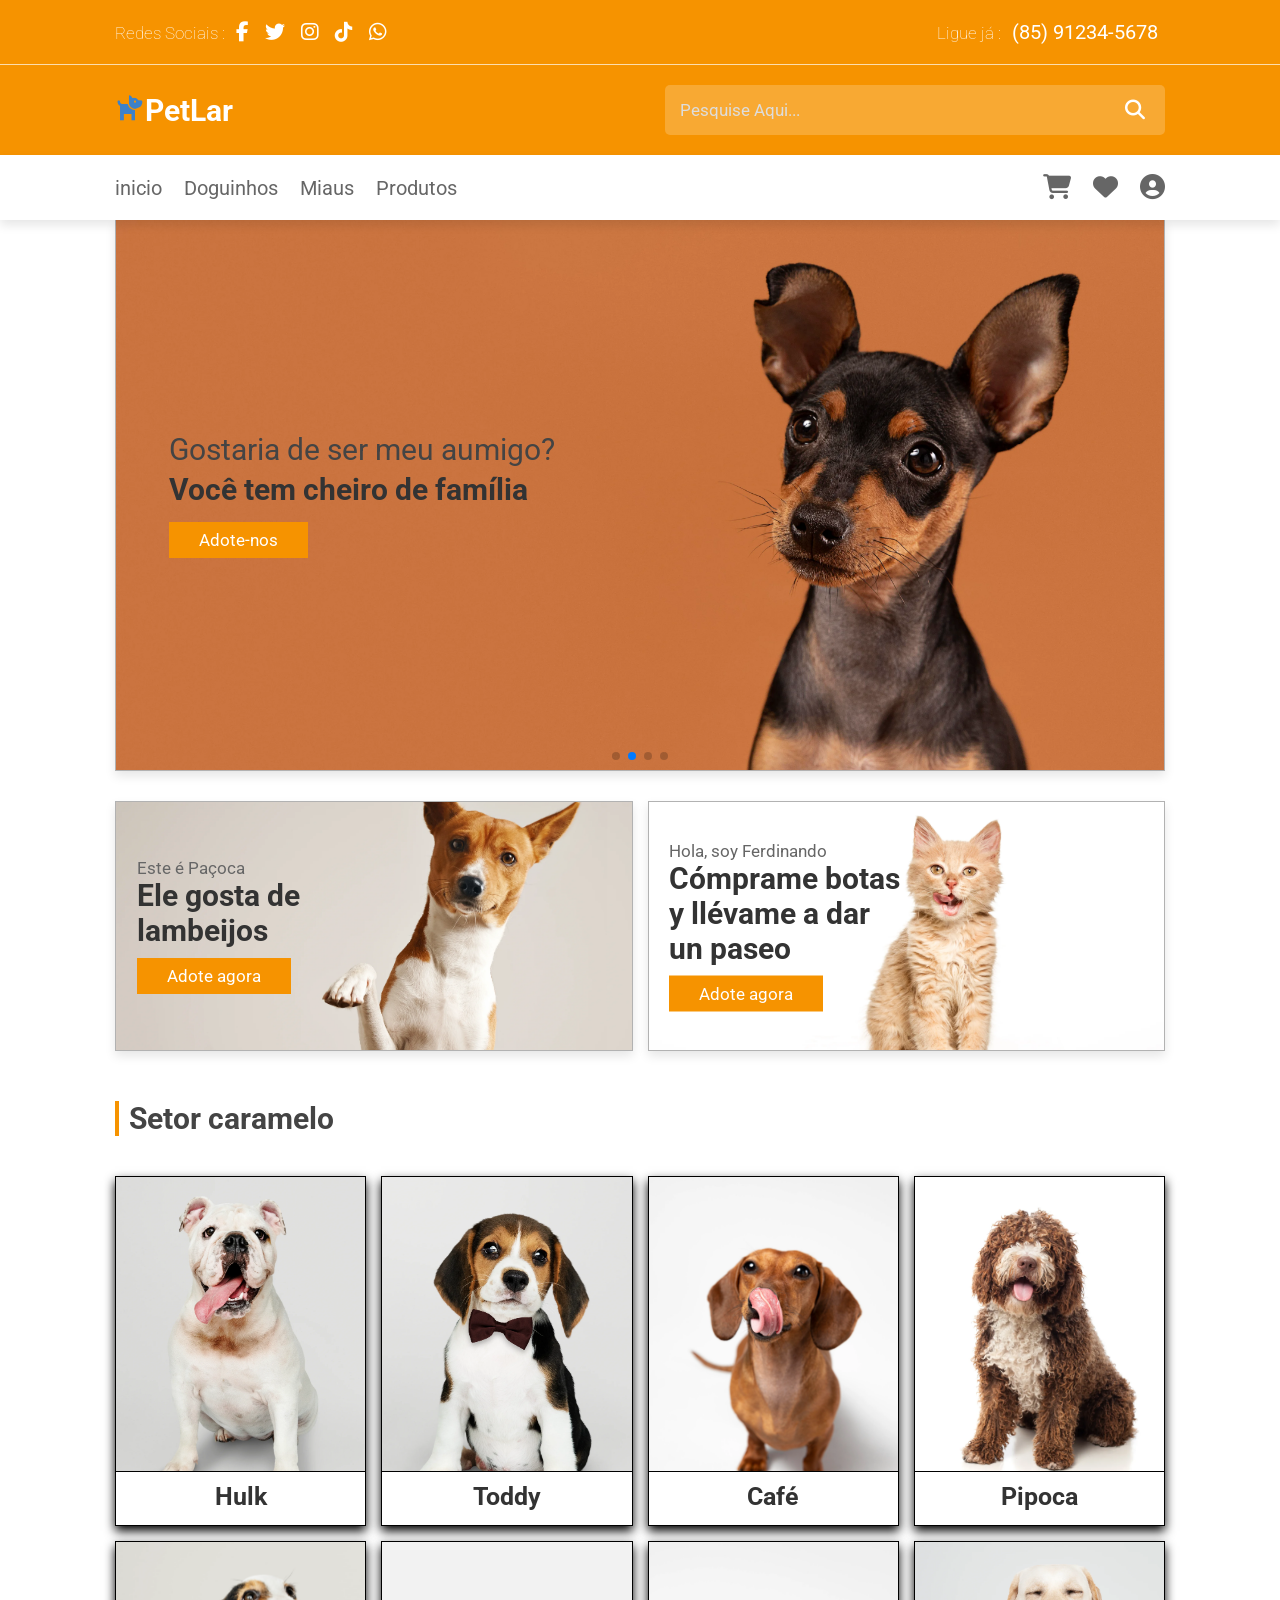
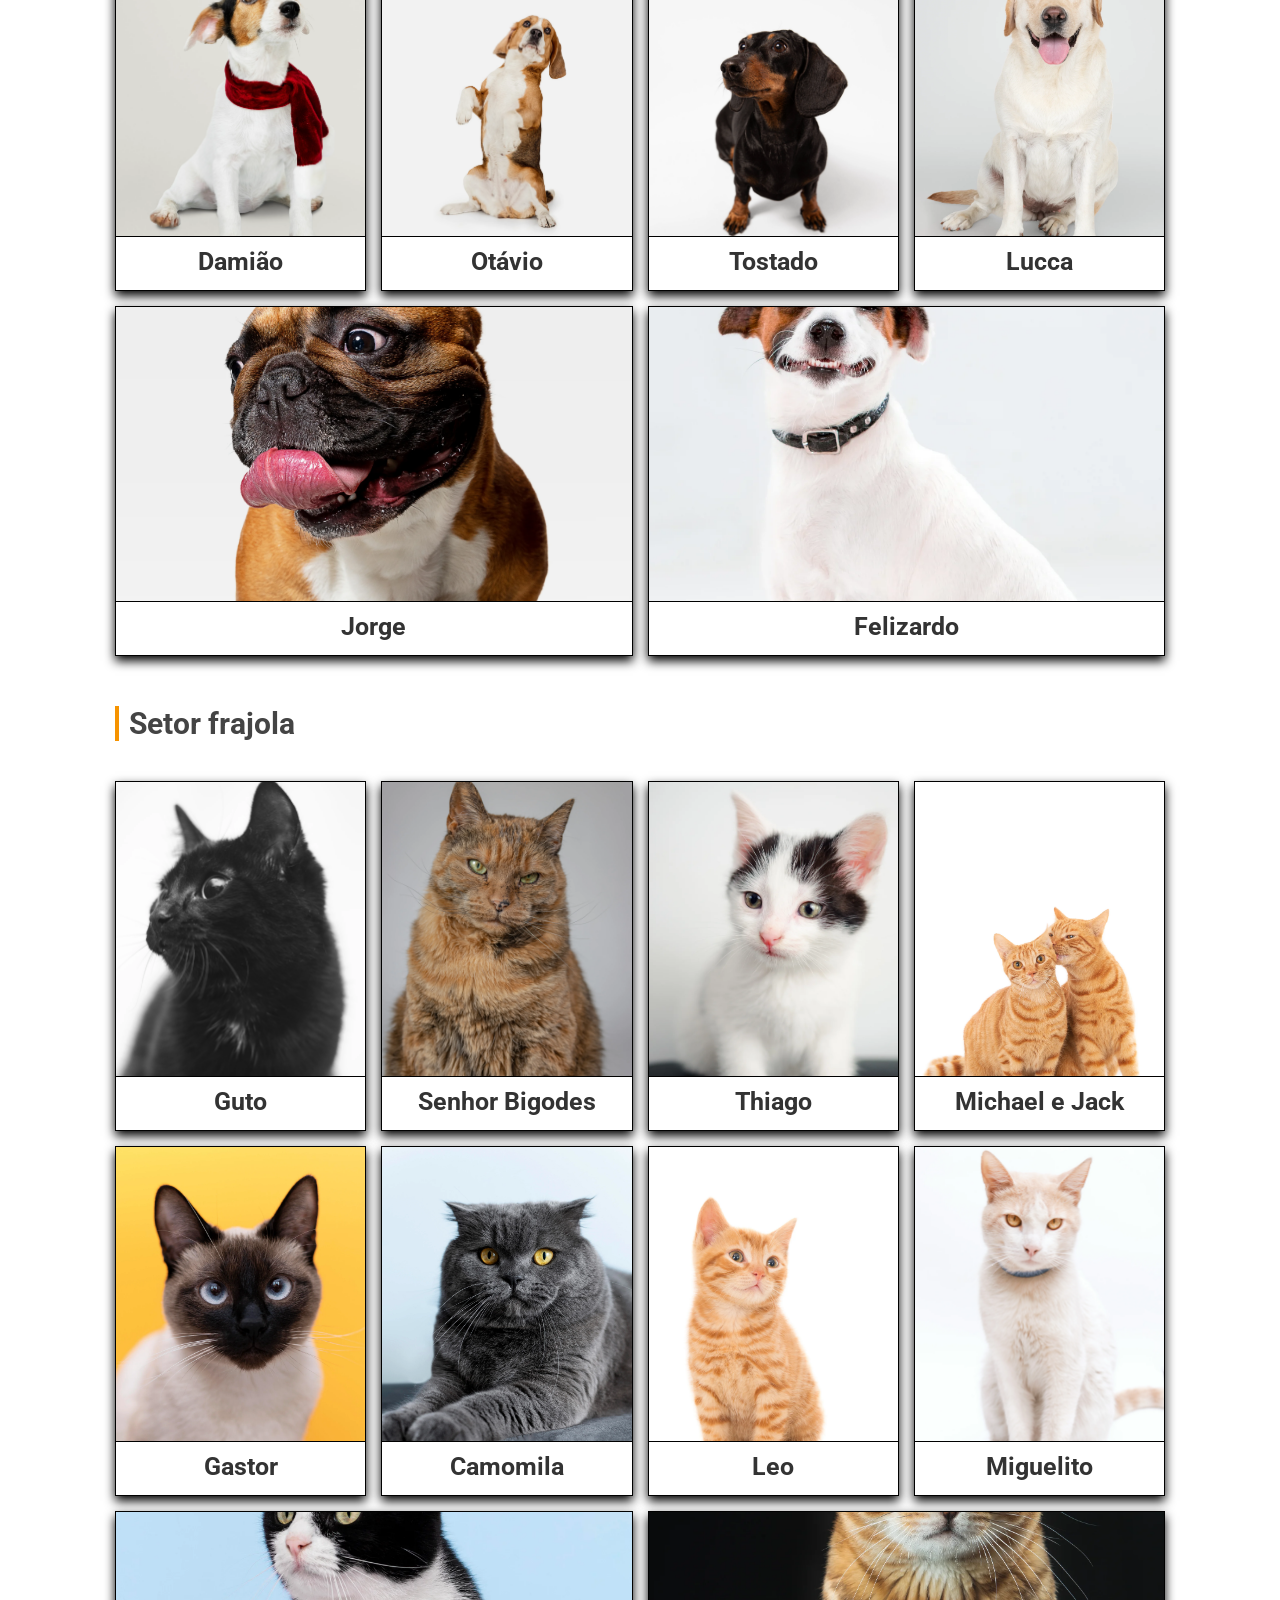
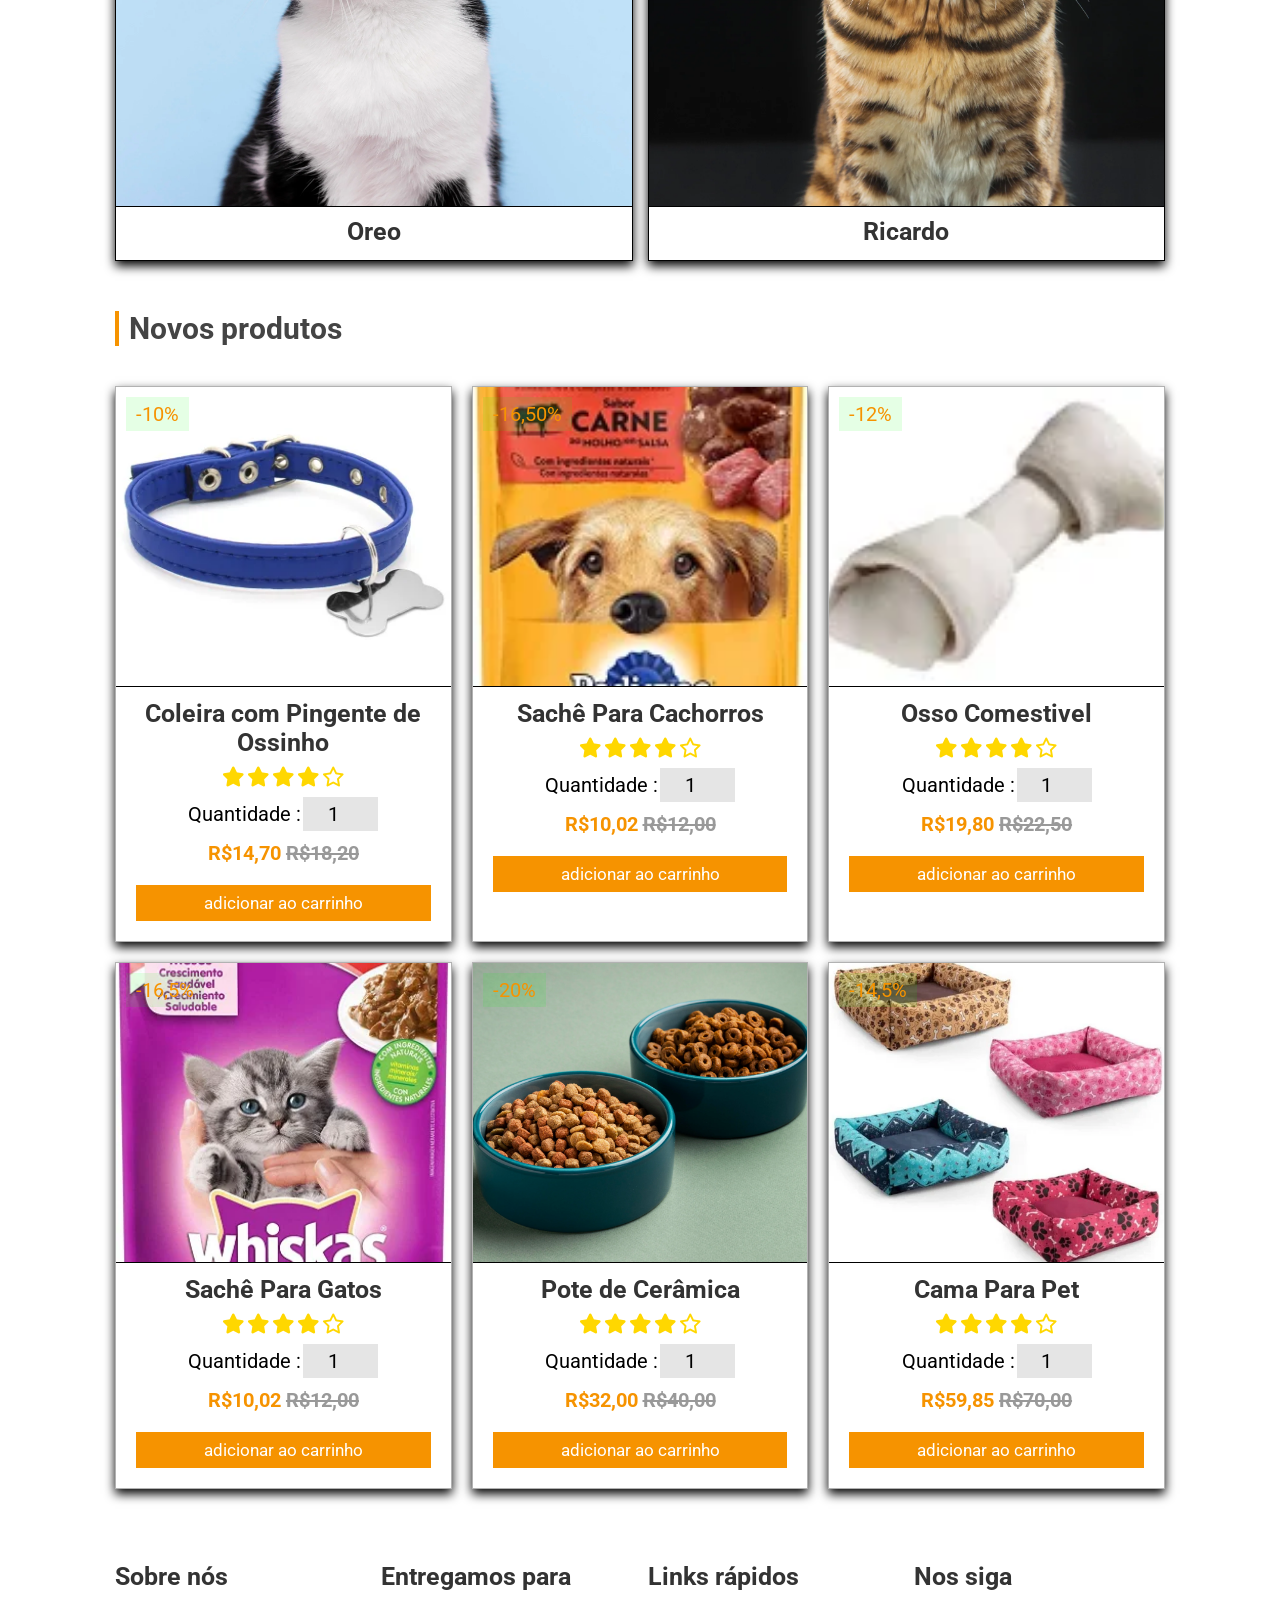
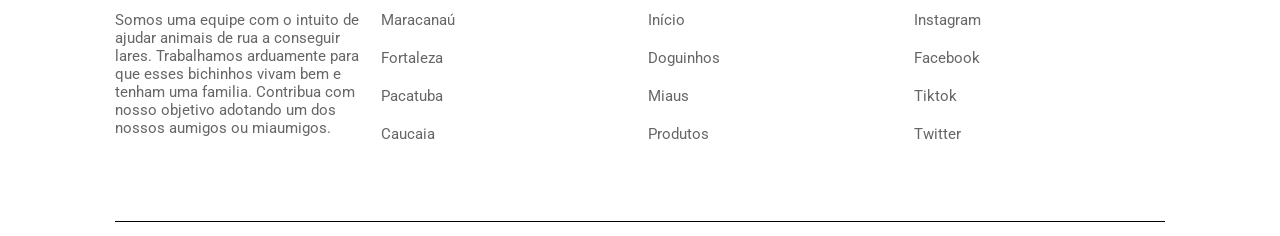
==== index.html @ b612cb67 "Primeira versão do projeto PetLar" ====
<!DOCTYPE html>
<html lang="pt-BR"> 

    <head>
        <meta charset="UTF-8">
        <meta http-equiv="X-UA-Compatible" content="IE=edge">
        <meta name="viewport" content="width=device-width, initial-scale=1.0">
        <title>Pet Lar</title>

        <link rel="stylesheet"
        href="https://cdn.jsdelivr.net/npm/swiper@9/swiper-bundle.min.css"/>

        <link rel="stylesheet"
        href="https://cdn.jsdelivr.net/npm/boxicons@latest/css/boxicons.min.css">

        <link rel="stylesheet"
        href="https://unpkg.com/boxicons@latest/css/boxicons.min.css">


        <link rel="stylesheet" href="https://cdnjs.cloudflare.com/ajax/libs/font-awesome/6.4.0/css/all.min.css">

        <link rel="stylesheet" href="style.css">
        




</head>
<body>

    <header>

        <div class="header-1">

            <div class="share">
                <span> Redes Sociais : </span>
                <a href="#" class="fab fa-facebook-f"></a>
                <a href="#" class="fab fa-twitter"></a>
                <a href="#" class="fab fa-instagram"></a>
                <a href="#" class="fab fa-tiktok"></a>
                <a href="#" class="fab fa-whatsapp"></a>
            </div>

            <div class="call">
                <span> Ligue já : </span>
                <a href="#">(85) 91234-5678</a>
            </div>

        </div>

       <div class="header-2">

        <a href="#" class="logo"><i class='bx bxs-dog' ></i>PetLar </a>

       <form action="" class="search-bar-container">
            <input type="search" id="search-bar" placeholder="pesquise aqui...">
            <label for="search-bar" class="fas fa-search"></label>

       </form>

       </div>

       <div class="header-3">

        <div id="menu-bar" class="fas fa-bars"></div>

        <nav class="navbar">
            <a href="#inicio">inicio</a>
            <a href="#Doguinhos">Doguinhos</a>
            <a href="#Miaus">Miaus</a>
            <a href="#Produtos">Produtos</a>
        </nav>

        <div class="icons">
            <a href="#" class="fas fa-shopping-cart"></a>
            <a href="#" class="fas fa-heart"></a>
            <a href="#" class="fas fa-user-circle"></a>
        </div>

        </div>

       </div>


    </header>


    <section class="inicio" id="inicio">

        <div class="swiper mySwiper inicio-slider">

            <div class="swiper-wrapper">

                <div class="swiper-slide">
                    <div class="box" style="background: url(imgs/slide\ 1.jpeg);">
                        <div class="content">
                            <span>Olá humano, me chamo<br> Oliver </span>
                            <h3>Nós gatos <br>somos cantores <br>e ronronamos músicas para<br> quem amamos</h3>
                            <a href="#" class="btn">Adote-nos</a>
                        </div>
                    </div>
                </div>

                <div class="swiper-slide">
                    <div class="box" style="background: url(imgs/slide\ 2.webp);">
                        <div class="content">
                            <span>Gostaria de ser meu aumigo? </span>
                            <h3>Você tem cheiro de família</h3>
                            <a href="#" class="btn">Adote-nos</a>
                        </div>
                    </div>
                </div>

                <div class="swiper-slide">
                    <div class="box" style="background: url(imgs/slide\ 3.webp);">
                        <div class="content">
                            <span>Este é Duck e Lala </span>
                            <h3>Somos bravos,<br> mas por você, <br>derretemos <br>de amor</h3>
                            <a href="#" class="btn">Adote-nos</a>
                        </div>
                    </div>
                </div>

                <div class="swiper-slide">
                    <div class="box" style="background: url(imgs/slide\ 4.webp);">
                        <div class="content">
                            <span>Não direi meu nome</span>
                            <h3>Me adote primeiro e depois me apresento, humano</h3>
                            <a href="#" class="btn">Adote-nos</a>
                        </div>
                    </div>
                </div>

            </div>

            <div class="swiper-pagination"></div>

        </div>

    </section>


    <section class="banner-container">

        <div class="banner">
            <img src="imgs/banner 1.webp" alt="Cachorro chamado Paçoca disponível para adoção">
            <div class="content">
                <span>Este é Paçoca</span>
                <h3>Ele gosta de<br> lambeijos</h3>
                <a href="#" class="btn">Adote agora</a>
            </div>
        </div>

        <div class="banner">
            <img src="imgs/banner 2.webp" alt="Gato chamado Ferdinando usando botas">
            <div class="content">
                <span>Hola, soy Ferdinando</span>
                <h3>Cómprame botas<br> y llévame a dar<br> un paseo</h3>
                <a href="#" class="btn">Adote agora</a>
            </div>
        </div>

    </section>





    <section class="Doguinhos" id="Doguinhos">

        <h1 class="heading"> Setor caramelo </h1>

        <div class="box-container">

            <div class="box">
                <img src="imgs/adote 1.webp" alt="Cachorro chamado Hulk disponível para adoção">
                <div class="content">
                <h3>Hulk</h3>
                <a href="#" class="btn"> Me adote </a>

            </div>
        </div>

        <div class="box">
                <img src="imgs/adote 2.webp" alt="Cachorro chamado Toddy disponível para adoção">
                <div class="content">
                <h3>Toddy</h3>
                <a href="#" class="btn"> Me adote </a>

            </div>
        </div>


        <div class="box">
                <img src="imgs/adote 3.webp" alt="Cachorro chamado Café disponível para adoção">
                <div class="content">
                <h3>Café</h3>
                <a href="#" class="btn"> Me adote </a>

            </div>
        </div>

        <div class="box">
                <img src="imgs/adote 4.webp" alt="Cachorro chamado Pipoca disponível para adoção">
                <div class="content">
                <h3>Pipoca</h3>
                <a href="#" class="btn"> Me adote </a>

            </div>
        </div>

        <div class="box">
            <img src="imgs/adote 5.webp" alt="Cachorro chamado Damião disponível para adoção">
            <div class="content">
            <h3>Damião</h3>
            <a href="#" class="btn"> Me adote </a>

        </div>
    </div>

        <div class="box">
                <img src="imgs/adote 6.webp" alt="Cachorro chamado Otávio disponível para adoção">
                <div class="content">
                <h3>Otávio</h3>
                <a href="#" class="btn"> Me adote </a>

            </div>
        </div>


        <div class="box">
            <img src="imgs/adote 7.webp" alt="Cachorro chamado Tostado disponível para adoção">
            <div class="content">
            <h3>Tostado</h3>
            <a href="#" class="btn"> Me adote </a>

          </div>
       </div>

       <div class="box">
            <img src="imgs/adote 8.webp" alt="Cachorro chamado Lucca disponível para adoção">
            <div class="content">
            <h3>Lucca</h3>
            <a href="#" class="btn"> Me adote </a>

        </div>
    </div>

        <div class="box">
            <img src="imgs/adote 9.webp" alt="Cachorro chamado Jorge disponível para adoção">
            <div class="content">
            <h3>Jorge</h3>
            <a href="#" class="btn"> Me adote </a>

    </div>
        </div>

        <div class="box">
                <img src="imgs/adote 10.webp" alt="Cachorro chamado Felizardo disponível para adoção">
                <div class="content">
                <h3>Felizardo</h3>
                <a href="#" class="btn"> Me adote </a>

            </div>
        </div>

        </section>


        <section class="Miaus" id="Miaus">

            <h1 class="heading"> Setor frajola </h1>

            <div class="box-container">

            <div class="box">
                <img src="imgs/cat 1.webp" alt="Gato chamado Guto disponível para adoção">
                <div class="content">
                <h3>Guto</h3>
                <a href="#" class="btn"> Me adote </a>

            </div>
        </div>

            <div class="box">
                <img src="imgs/cat 2.webp" alt="Gato chamado Senhor Bigodes disponível para adoção">
                <div class="content">
                <h3>Senhor Bigodes</h3>
                <a href="#" class="btn"> Me adote </a>

            </div>
        </div>

             <div class="box">
                <img src="imgs/cat 3.webp" alt="Gato chamado Thiago disponível para adoção">
                <div class="content">
                <h3>Thiago</h3>
                <a href="#" class="btn"> Me adote </a>

            </div>
        </div>

             <div class="box">
                <img src="imgs/cat 4.webp" alt="Gatos Michael e Jack disponíveis para adoção">
                <div class="content">
                <h3>Michael e Jack</h3>
                <a href="#" class="btn"> Me adote </a>

            </div>
        </div>

             <div class="box">
                <img src="imgs/cat 5.webp" alt="Gato chamado Gastor disponível para adoção">
                <div class="content">
                <h3>Gastor</h3>
                <a href="#" class="btn"> Me adote </a>

            </div>
        </div>

            <div class="box">
                <img src="imgs/cat 6.webp" alt="Gata chamada Camomila disponível para adoção">
                <div class="content">
                <h3>Camomila</h3>
                <a href="#" class="btn"> Me adote </a>

            </div>
        </div>

            <div class="box">
                <img src="imgs/cat 7.webp" alt="Gato chamado Leo disponível para adoção">
                <div class="content">
                <h3>Leo</h3>
                <a href="#" class="btn"> Me adote </a>

            </div>
        </div>

            <div class="box">
                <img src="imgs/cat 8.webp" alt="Gato chamado Miguelito disponível para adoção">
                <div class="content">
                <h3>Miguelito</h3>
                <a href="#" class="btn"> Me adote </a>

            </div>
        </div>

            <div class="box">
                <img src="imgs/cat 9.webp" alt="Gato chamado Oreo disponível para adoção">
                <div class="content">
                <h3>Oreo</h3>
                <a href="#" class="btn"> Me adote </a>

            </div>
        </div>

            <div class="box">
                <img src="imgs/cat 10.webp" alt="Gato chamado Ricardo disponível para adoção">
                <div class="content">
                <h3>Ricardo</h3>
                <a href="#" class="btn"> Me adote </a>

            </div>
        </div>

        </section>



        <section class="Produtos" id="Produtos">

        <h1 class="heading"> Novos produtos </h1>

        <div class="box-container">

            <div class="box">
                <span class="discount"> -10%</span>
                <div class="icons">
                    <a href="#" class="fas fa-heart"></a>
                    <a href="#" class="fas fa-share"></a>
                    <a href="#" class="fas fa-eye"></a>
                </div>
                <img src="imgs/produto 1.webp" alt="Coleira com pingente de ossinho para cães">
                <h3>Coleira com Pingente de Ossinho</h3>
                <div class="stars">
                    <i class="fas fa-star"></i>
                    <i class="fas fa-star"></i>
                    <i class="fas fa-star"></i>
                    <i class="fas fa-star"></i>
                    <i class="far fa-star"></i>
                </div>

                <div class="Quantidade">
                    <span>Quantidade :</span>
                    <input type="number" min="1" max="50" value="1">
                </div>
                <div class="price">R$14,70 <span>R$18,20</span></div>
                <a href="#" class="btn">adicionar ao carrinho</a>
            </div>    

            <div class="box">
                <span class="discount"> -16,50%</span>
                <div class="icons">
                    <a href="#" class="fas fa-heart"></a>
                    <a href="#" class="fas fa-share"></a>
                    <a href="#" class="fas fa-eye"></a>
                </div>
                <img src="imgs/produto 5.webp" alt="Sachê para cachorros">
                <h3>Sachê Para Cachorros</h3>
                <div class="stars">
                    <i class="fas fa-star"></i>
                    <i class="fas fa-star"></i>
                    <i class="fas fa-star"></i>
                    <i class="fas fa-star"></i>
                    <i class="far fa-star"></i>
                </div>

                <div class="Quantidade">
                    <span>Quantidade :</span>
                    <input type="number" min="1" max="50" value="1">
                </div>
                <div class="price">R$10,02 <span>R$12,00</span></div>
                <a href="#" class="btn">adicionar ao carrinho</a>
            </div>    

            <div class="box">
                <span class="discount"> -12%</span>
                <div class="icons">
                    <a href="#" class="fas fa-heart"></a>
                    <a href="#" class="fas fa-share"></a>
                    <a href="#" class="fas fa-eye"></a>
                </div>
                <img src="imgs/produto 3..webp" alt="Osso comestível para cães">
                <h3>Osso Comestivel</h3>
                <div class="stars">
                    <i class="fas fa-star"></i>
                    <i class="fas fa-star"></i>
                    <i class="fas fa-star"></i>
                    <i class="fas fa-star"></i>
                    <i class="far fa-star"></i>
                </div>

                <div class="Quantidade">
                    <span>Quantidade :</span>
                    <input type="number" min="1" max="50" value="1">
                </div>
                <div class="price">R$19,80 <span>R$22,50</span></div>
                <a href="#" class="btn">adicionar ao carrinho</a>
            </div>    

            <div class="box">
                <span class="discount"> -16,5%</span>
                <div class="icons">
                    <a href="#" class="fas fa-heart"></a>
                    <a href="#" class="fas fa-share"></a>
                    <a href="#" class="fas fa-eye"></a>
                </div>
                <img src="imgs/produto 4.webp" alt="Sachê para gatos">
                <h3>Sachê Para Gatos </h3>
                <div class="stars">
                    <i class="fas fa-star"></i>
                    <i class="fas fa-star"></i>
                    <i class="fas fa-star"></i>
                    <i class="fas fa-star"></i>
                    <i class="far fa-star"></i>
                </div>

                <div class="Quantidade">
                    <span>Quantidade :</span>
                    <input type="number" min="1" max="50" value="1">
                </div>
                <div class="price">R$10,02 <span>R$12,00</span></div>
                <a href="#" class="btn">adicionar ao carrinho</a>
            </div>    

            <div class="box">
                <span class="discount"> -20%</span>
                <div class="icons">
                    <a href="#" class="fas fa-heart"></a>
                    <a href="#" class="fas fa-share"></a>
                    <a href="#" class="fas fa-eye"></a>
                </div>
                <img src="imgs/produto 2.webp" alt="Pote de cerâmica para alimentação de pets">
                <h3>Pote de Cerâmica</h3>
                <div class="stars">
                    <i class="fas fa-star"></i>
                    <i class="fas fa-star"></i>
                    <i class="fas fa-star"></i>
                    <i class="fas fa-star"></i>
                    <i class="far fa-star"></i>
                </div>

                <div class="Quantidade">
                    <span>Quantidade :</span>
                    <input type="number" min="1" max="50" value="1">
                </div>
                <div class="price">R$32,00 <span>R$40,00</span></div>
                <a href="#" class="btn">adicionar ao carrinho</a>
            </div>    

            <div class="box">
                <span class="discount"> -14,5%</span>
                <div class="icons">
                    <a href="#" class="fas fa-heart"></a>
                    <a href="#" class="fas fa-share"></a>
                    <a href="#" class="fas fa-eye"></a>
                </div>
                <img src="imgs/produto 6..webp" alt="Cama confortável para pets">
                <h3>Cama Para Pet</h3>
                <div class="stars">
                    <i class="fas fa-star"></i>
                    <i class="fas fa-star"></i>
                    <i class="fas fa-star"></i>
                    <i class="fas fa-star"></i>
                    <i class="far fa-star"></i>
                </div>

                <div class="Quantidade">
                    <span>Quantidade :</span>
                    <input type="number" min="1" max="50" value="1">
                </div>
                <div class="price">R$59,85 <span>R$70,00</span></div>
                <a href="#" class="btn">adicionar ao carrinho</a>
            </div>    

        </div>        

        </section>

        <br><br><br>

        <section class="footer">

            <div class="box-container">

                <div class="box">
                    <h3>Sobre nós</h3>
                    <p>Somos uma equipe com o intuito de ajudar animais de rua a conseguir lares. Trabalhamos arduamente para que esses bichinhos 
                        vivam bem e tenham uma familia. Contribua com nosso objetivo adotando um dos nossos aumigos ou miaumigos.
                    </p>
                    
                </div>

                <div class="box">
                    <h3>Entregamos para</h3>
                    <a href="#">Maracanaú</a>
                    <a href="#">Fortaleza</a>
                    <a href="#">Pacatuba</a>
                    <a href="#">Caucaia</a>

                </div>

                <div class="box">
                    <h3>Links rápidos</h3>
                    <a href="#">Início</a>
                    <a href="#">Doguinhos</a>
                    <a href="#">Miaus</a>
                    <a href="#">Produtos</a>

                </div>

                <div class="box">
                    <h3>Nos siga</h3>
                    <a href="#">Instagram</a>
                    <a href="#">Facebook</a>
                    <a href="#">Tiktok</a>
                    <a href="#">Twitter</a>

                </div>

                <br><br><br>



            </div>

            <h1 class="creditos">Criado por <span>Thayane Gabriele</span> |Todos os direitos reservados!</h1>
        </section>





    <script src="https://cdn.jsdelivr.net/npm/swiper@9/swiper-bundle.min.js"></script>


    <script src="script.js"></script>

</body>
</html>
---- style.css ----
@import url('https://fonts.googleapis.com/css2?family=Roboto:wght@100;300;400;500;700&display=swap');

:root{
    --blue:#3d81c9
}

*{
    font-family: 'Roboto', sans-serif;
    margin: 0; padding: 0;
    box-sizing:  border-box;
    outline: none; border: none;
    text-decoration: none;
    transition: all .2s linear;
}

*::selection{
    background: var(--blue);
    color: #fff;
}

html{
    font-size: 62.5%;
    overflow-x: hidden;
    scroll-behavior: smooth;
    scroll-padding-top: 7rem;
}

section{
    padding: 1.5rem 9%;
}

.heading{
    font-size: 3rem;
    color: #444;
    padding-left: 1rem;
    border-left: .4rem solid rgb(246, 147, 0);
    margin-top: 2rem;
    margin-bottom: 4rem;
}

.btn{
    display: inline-block;
    margin-top: 1rem;
    padding: .8rem 3rem;
    background: rgb(246, 147, 0);
    color: #fff;
    font-size: 1.7rem;
    cursor: pointer;
}

.btn:hover{
    background: #333;

}


.header-1,
.header-2,
.header-3{
    display: flex;
    align-items: center;
    justify-content: space-between;
    padding: 2rem 9%;
    background: rgb(246, 147, 0);
}

.header-1{
    border-bottom: .1rem solid rgba(255, 255, 255, 0.682);
}

.header-3{
    background: #fff;
    box-shadow: 0 .5rem 1rem rgba(0,0,0,.1);
    position: relative;
    z-index: 10000;
}

.header-1 span{
    font-weight:  lighter;
    color: #fff;
    font-size:  1.7rem;
}

.header-1 a{
    padding: 0 .7rem;
    color: #fff;
    font-size:  2rem;
}

.header-1 a:hover{
    color: #3d81c9;
}

.header-2 .logo{
    font-weight: bolder;
    font-size: 3rem;
    color: #fff;
}

.header-2 .logo i{
    color: #3d81c9;
}

.header-2 .search-bar-container{
    display: flex;
    align-items: center;
    width: 50rem;
    padding: 1.5rem;
    background: rgba(255,255,255,.2);
    border-radius: .5rem;
}

.header-2 .search-bar-container #search-bar{
    width: 100%;
    background: none;
    text-transform: none;
    color: #fff;
    font-size: 1.7rem;
}

.header-2 .search-bar-container #search-bar::placeholder{
    text-transform: capitalize;
    color: #ddd;
}

.header-2 .search-bar-container label{
    color: #fff;
    cursor: pointer;
    font-size: 2rem;
    padding: 0 .5rem;
}

.header-2 .search-bar-container label:hover{
    color: #3d81c9;
}

.header-3 .navbar a{
    color: #666;
    font-size: 2rem;
    margin-right: 2rem;
}

.header-3 .icons a{
    color: #666;
    font-size: 2.5rem;
    margin-left: 2rem;
}

.header-3 a:hover{
    color: rgb(246, 147, 0);
}

#menu-bar{
    font-size: 3rem;
    color: #666;
    border: .1rem solid #666;
    border-radius: .5rem;
    padding: .5rem 1.5rem;
    cursor: pointer;
    display: none;
}

.header-3.active{
    position: fixed;
    top: 0; left: 0; right: 0;

}





body{
    background-color: white;
}







@media (max-width:1200px){

    html{
        font-size: 55%;
    }

}

@media (max-width:991px){

    .header-1,
    .header-2,
    .header-3{
        padding: 2rem;
    }

    section{
        padding: 1.5rem;
    }

}

@media (max-width:768px){

    #menu-bar{
        display: initial;
    }

    .header-3 .navbar{
        position: absolute;
        top: 100%; left: 0; right: 0;
        background: #eee;
        padding: 1rem 2rem;
        border-top: .1rem solid rgba(0,0,0,.3);
        clip-path: polygon(0 0, 100% 0, 0 0);
    }

    .header-3 .navbar.active{
        clip-path: polygon(0 0, 100% 0, 100% 100%, 0% 100%);
    }

    .header-3 .navbar a{
        display: block;
        margin: 1.5rem 0;
        padding: 1.5rem;
        border-radius: .5rem;
        border: .1rem solid rgba(0,0,0,.3);
        background: #fff;
        text-align: center;
    }

    .header-2{
        flex-flow: column;
    }

    .header-2 .search-bar-container{
        width: 100%;
        margin-top: 2rem;
    }

    .inicio .inicio-slider .box{
        background-position: right !important;
        z-index: 0;

    }

    .inicio .inicio-slider .box::before{
        content: '';
        position: absolute;
        top: 0; left: 0;
        height: 100%;
        width: 100%;
        z-index: -1;
        background: rgba(255,255,255,.7);
    }

    .inicio .inicio-slider .box .content h3{
        font-size: 4rem;
    }

}


@media (max-width:450px){

    html{
        font-size: 50%;
    }

    .header-1{
        display: none;
    }

}

.inicio{
    padding-top: 0;
}

.inicio .inicio-slider{
    box-shadow: 0 .5rem 1rem rgba(0,0,0,.1);
    border: .1rem solid rgba(0,0,0,.3);
    border-top: 0;
}

.inicio .inicio-slider .box{
    background-size: cover !important;
    background-position: center !important;
    min-height: 55rem;
    position: relative;
}

.inicio .inicio-slider .box .content{
    position: absolute;
    top: 50%; left: 5%;
    transform: translateY(-50%);
    max-width: 50rem;
}

.inicio .inicio-slider .box .content span{
    font-size: 3rem;
    color: #444;
}

.inicio .inicio-slider .box .content h3{
    font-size: 3rem;
    color: #333;
    padding: .5rem 0;
}

.banner-container{
    display: flex;
    flex-wrap: wrap;
    gap: 1.5rem;
}

.banner-container .banner{
    flex: 1 1 40rem;
    height: 25rem;
    border: .1rem solid rgba(0,0,0,.3);
    box-shadow: 0 .5rem 1rem rgba(0,0,0,.1);
    overflow: hidden;
    position: relative;
}

.banner-container .banner .content{
    position: absolute;
    top: 50%; left: 4%;
    transform: translateY(-50%);
}

.banner-container .banner img{
    height: 100%;
    width: 100%;
    object-fit: cover;
}

.banner-container .banner .content span{
    color: #666;
    font-size: 1.7rem;
}

.banner-container .banner .content h3{
    color: #333;
    font-size: 3rem;
}

.banner-container .banner:hover img{
    transform: scale(1.2);
}



.Doguinhos .box-container {
    display: flex;
    flex-wrap: wrap;
    gap: 1.5rem;
}     

.Doguinhos .box-container .box{
    position: relative;
    flex: 1 1 23rem;
    height: 35rem;
    overflow: hidden;
    border: .1rem solid rgba(0,0,0.3);
    box-shadow: 0 .5rem 1rem rgba(0,0,0.1);

}   

.Doguinhos .box-container .box img{
    height: 100%;
    width: 100%;
    object-fit: cover;
    transition: transform 0.4s ease;
}

.Doguinhos .box-container .box:hover img{
    transform: scale(1.08);
}

.Doguinhos .box-container .box .content{
    position: absolute;
    bottom: -5.5rem;
    background: #fff;
    border-top: .1rem solid rgba(0,0,0.3);
    text-align: center;
    padding: .5rem 0;
    width: 100%;
}

.Doguinhos .box-container .box:hover .content{
    bottom: 0;
}

.Doguinhos .box-container .box .content h3{
    color: #333;
    font-size: 2.5rem;
    padding: .5rem 0;
}

.Doguinhos .box-container .box .content .btn{
    margin-bottom: 1.3rem;
}


.Miaus .box-container {
    display: flex;
    flex-wrap: wrap;
    gap: 1.5rem;
}     

.Miaus .box-container .box{
    position: relative;
    flex: 1 1 23rem;
    height: 35rem;
    overflow: hidden;
    border: .1rem solid rgba(0,0,0.3);
    box-shadow: 0 .5rem 1rem rgba(0,0,0.1);

}   

.Miaus .box-container .box img{
    height: 100%;
    width: 100%;
    object-fit: cover;
    transition: transform 0.4s ease;
}

.Miaus .box-container .box:hover img{
    transform: scale(1.08);
}

.Miaus .box-container .box .content{
    position: absolute;
    bottom: -5.5rem;
    background: #fff;
    border-top: .1rem solid rgba(0,0,0.3);
    text-align: center;
    padding: .5rem 0;
    width: 100%;
}

.Miaus .box-container .box:hover .content{
    bottom: 0;
}

.Miaus .box-container .box .content h3{
    color: #333;
    font-size: 2.5rem;
    padding: .5rem 0;
}

.Miaus .box-container .box .content .btn{
    margin-bottom: 1.3rem;
}

.Produtos .box-container{
    display: flex;
    flex-wrap: wrap;
    gap: 2rem;
}

.Produtos .box-container .box{
    flex: 1 1 30rem;
    border: .1rem solid rgba(0,0,0,.3);
    box-shadow: 0 .5rem 1rem rgba(0,0,0.1);
    text-align: center;
    position: relative;
    overflow: hidden;
}

.Produtos .box-container .box img{
    height: 30rem;
    width: 100%;
    border-bottom: .1rem solid rgba(0,0,0.3);
    object-fit: cover;
}

.Produtos .box-container .box .discount{
    position: absolute;
    top: 1rem; left: 1rem;
    background: rgb(0,255,0,.1);
    color: rgb(246, 147, 0);
    font-size: 2rem;
    padding: .5rem 1rem; 
}

.Produtos .box-container .box .icons{
    position: absolute;
    top: 1rem; right: -8rem;
    display: flex;
    flex-flow: column;
    background: #fff;
    border-radius: 5rem;
    padding: .5rem;
    box-shadow: 0 .5rem 1rem rgba(0,0,0.1);
}

.Produtos .box-container .box:hover .icons{
    right: 1rem;
}

.Produtos .box-container .box .icons a{
    height: 4rem;
    width: 4rem;
    line-height: 4rem;
    font-size: 1.5rem;
    color: #333;
    border-radius: 5rem;
    margin: .1rem;
}

.Produtos .box-container .box .icons a:hover{
    color: #fff;
    background: rgb(246, 147, 0);
}

.Produtos .box-container .box h3{
    color: #333;
    font-size: 2.5rem;
    padding: 1rem 0;
}

.Produtos .box-container .box .stars i{
    color: gold;
    font-size: 2rem;
}

.Produtos .box-container .box .Quantidade {
    padding: 1rem 0;
}

.Produtos .box-container .box .Quantidade span{
    font-size: 2rem;
}

.Produtos .box-container .box .Quantidade input{
    font-size: 2rem;
    padding: .5rem;
    text-align: center;
    background: rgba(0,0,0,.1);
}

.Produtos .box-container .box .price{
    font-weight: bolder;
    color: rgb(246, 147, 0);
    font-size: 2rem;
}

.Produtos .box-container .box .price span{
    text-decoration: line-through;
    color: #999;
    font-size: 2rem;
}

.Produtos .box-container .box .btn{
    display: block;
    margin: 2rem;
}

.footer .box-container{
    display: flex;
    flex-wrap: wrap;
    gap: 1.5rem;
}

.footer .box-container .box{
    flex: 1 1 25rem;
}

.footer .box-container .box h3{
    color: #333;
    font-size: 2.5rem;
    padding: 1rem 0;
}

.footer .box-container .box p{
    color: #666;
    font-size: 1.5rem;
    padding: 1rem 0;
}

.footer .box-container .box a{
    display: block;
    color: #666;
    font-size: 1.5rem;
    padding: 1rem 0;
}

.footer .box-container .box a:hover{
    text-decoration: underline;
    color: rgb(246, 147, 0);
}

.footer .creditos{
    font-size: 2rem;
    padding: 2rem 1rem;
    margin-top: 2rem;
    border-top: .1rem solid rgba(0,0,0.1);
    text-align: center;
    font-weight: normal;
}

.footer .creditos span{
    color: rgb(246, 147, 0);
}
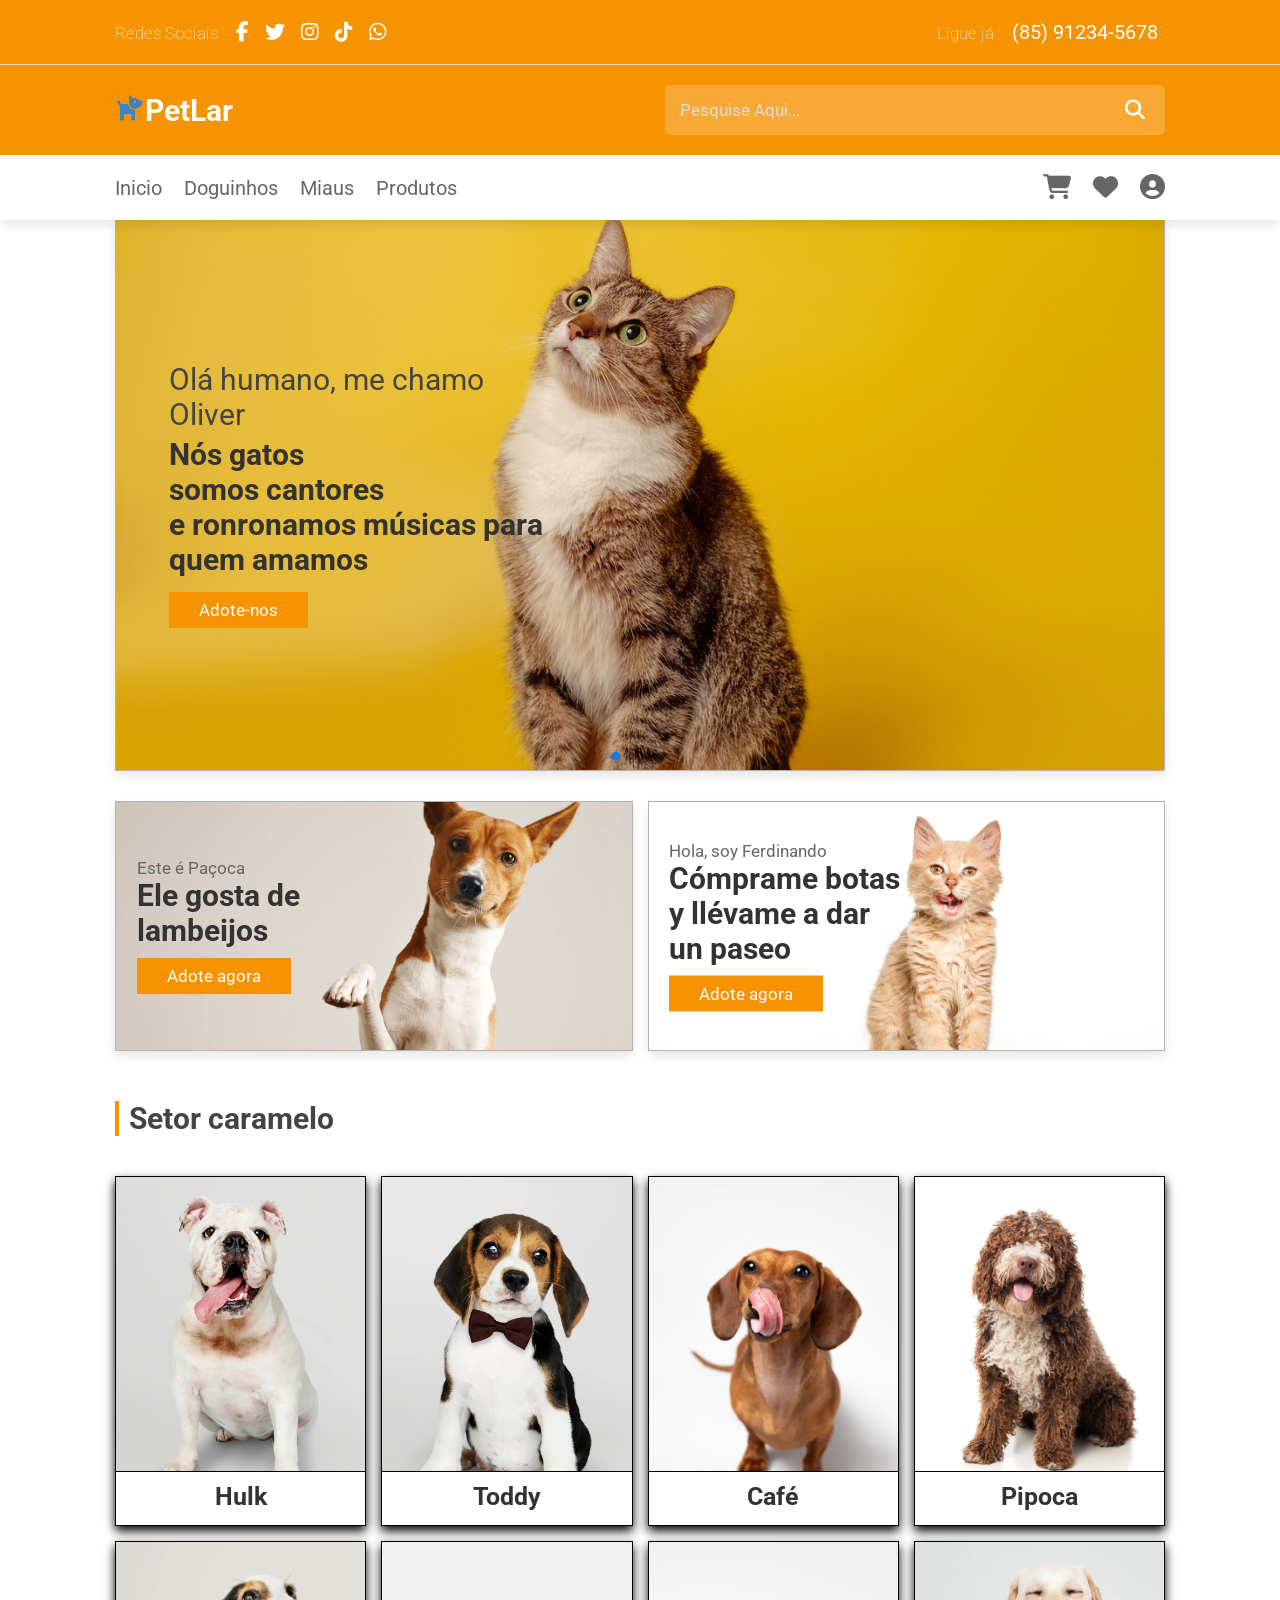
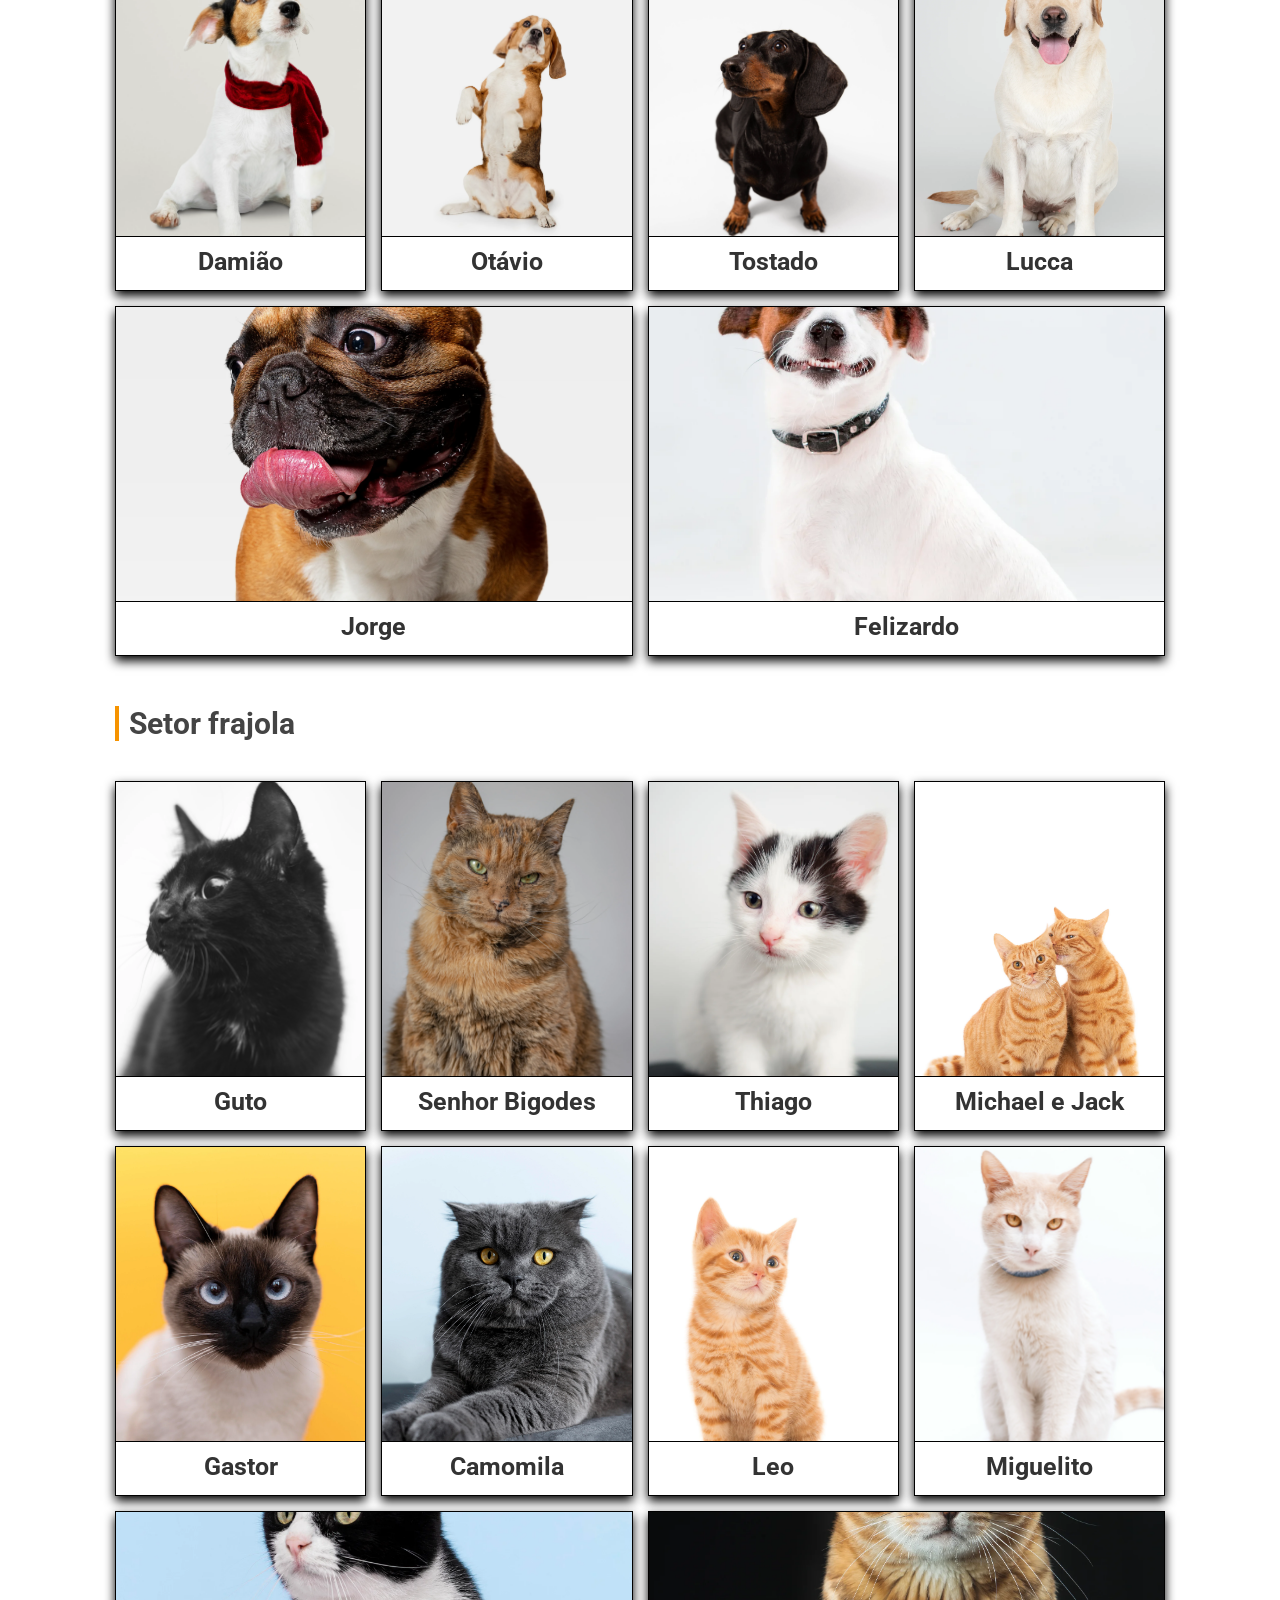
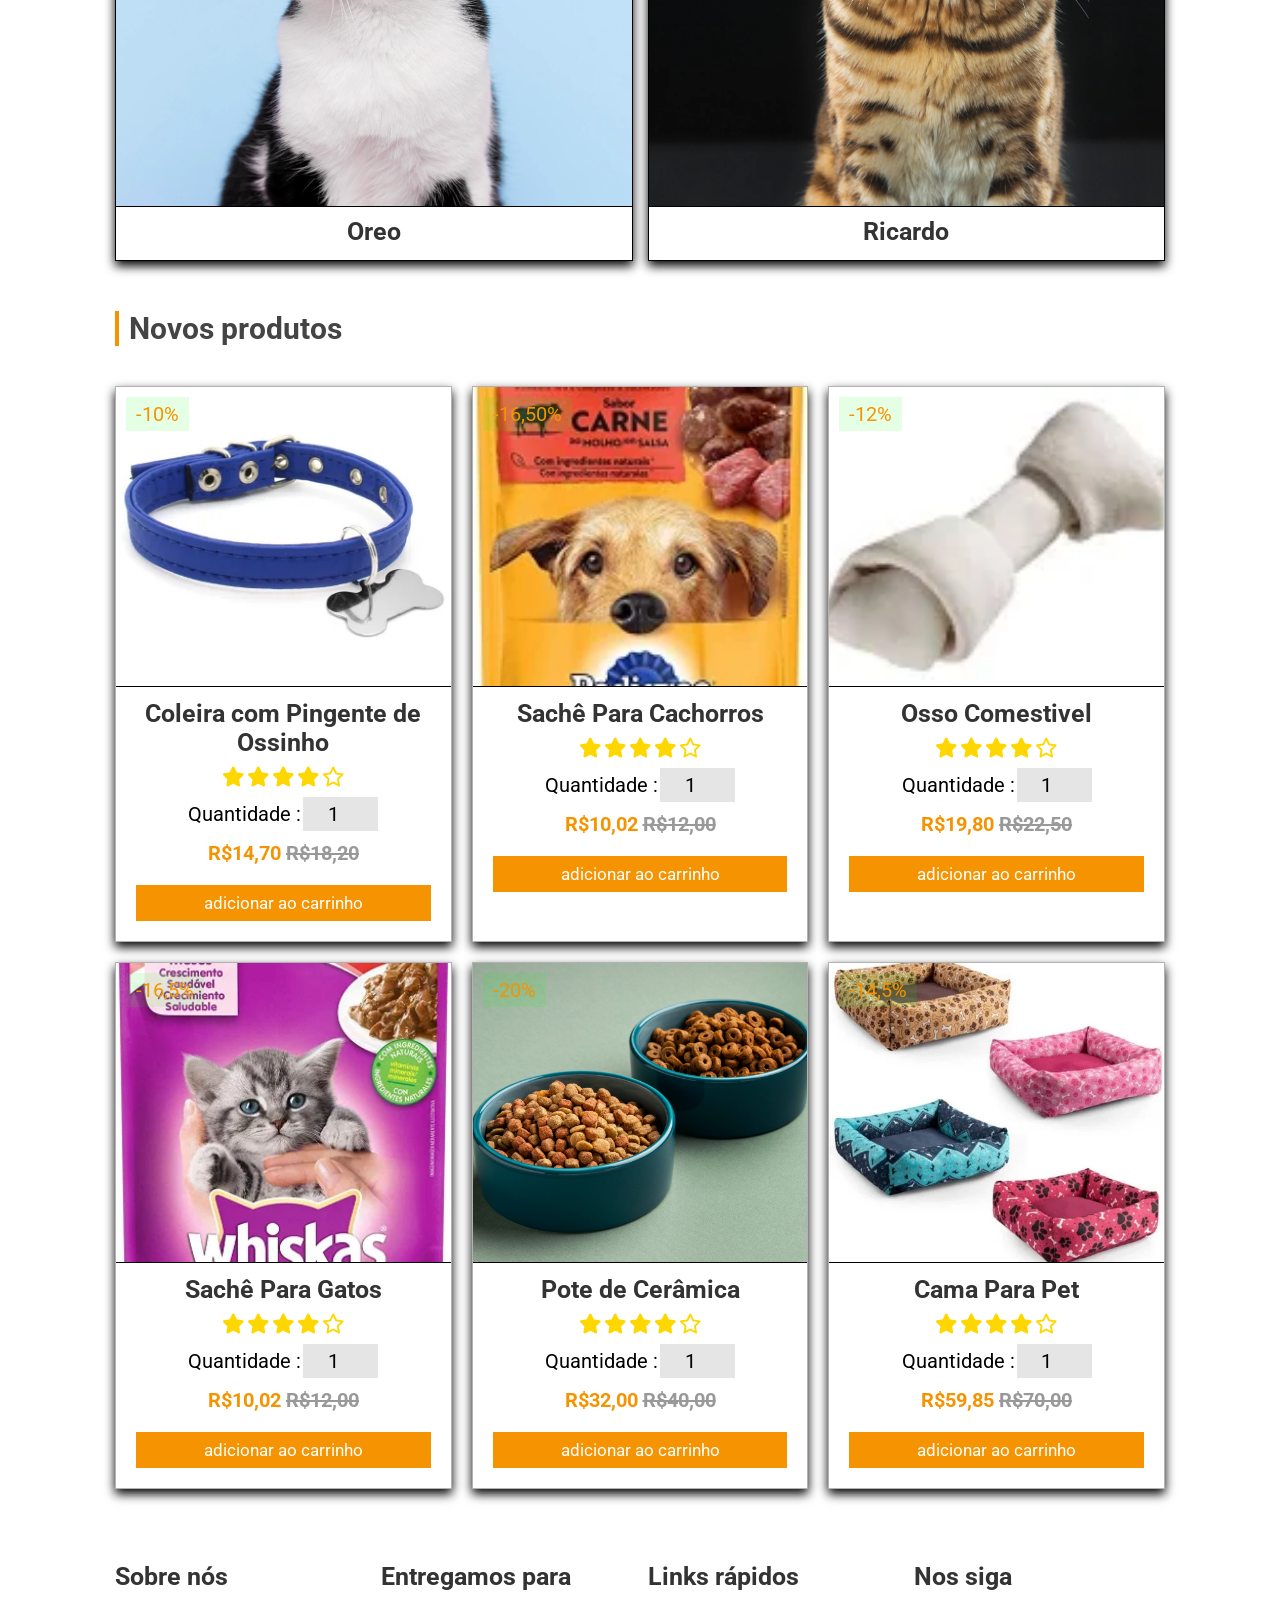
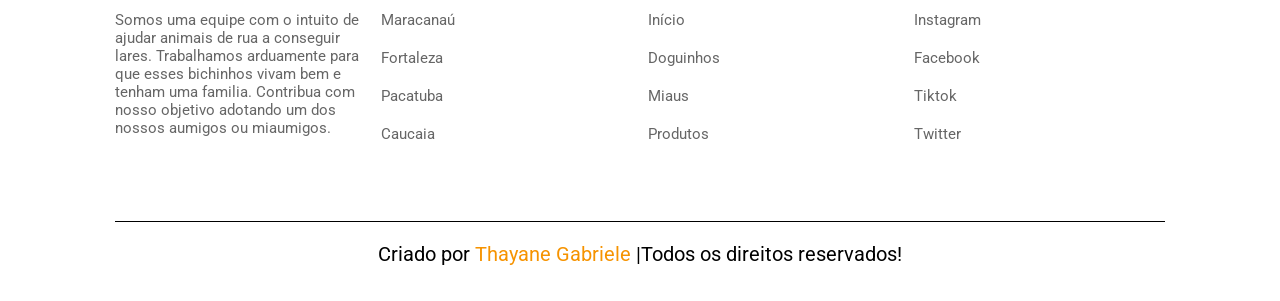
==== commit b3afc9e1: "atualização do projeto PetLar" ====
--- a/index.html
+++ b/index.html
@@ -21,8 +21,6 @@
 
         <link rel="stylesheet" href="style.css">
         
-
-
 
 
 </head>
@@ -65,15 +63,15 @@
         <div id="menu-bar" class="fas fa-bars"></div>
 
         <nav class="navbar">
-            <a href="#inicio">inicio</a>
+            <a href="#inicio">Inicio</a>
             <a href="#Doguinhos">Doguinhos</a>
             <a href="#Miaus">Miaus</a>
             <a href="#Produtos">Produtos</a>
         </nav>
 
         <div class="icons">
-            <a href="#" class="fas fa-shopping-cart"></a>
-            <a href="#" class="fas fa-heart"></a>
+            <a href="#" class="fas fa-shopping-cart"></a>   
+            <a href="#" class="fas fa-heart" id="openFavoritos"></a>
             <a href="#" class="fas fa-user-circle"></a>
         </div>
 
@@ -85,14 +83,15 @@
     </header>
 
 
-    <section class="inicio" id="inicio">
+  
+  <section class="inicio" id="inicio">
 
         <div class="swiper mySwiper inicio-slider">
 
             <div class="swiper-wrapper">
 
                 <div class="swiper-slide">
-                    <div class="box" style="background: url(imgs/slide\ 1.jpeg);">
+                    <div class="box" style="background: url(imgs/slide\-1.jpeg);">
                         <div class="content">
                             <span>Olá humano, me chamo<br> Oliver </span>
                             <h3>Nós gatos <br>somos cantores <br>e ronronamos músicas para<br> quem amamos</h3>
@@ -102,7 +101,7 @@
                 </div>
 
                 <div class="swiper-slide">
-                    <div class="box" style="background: url(imgs/slide\ 2.webp);">
+                    <div class="box" style="background: url(imgs/slide\-2.webp);">
                         <div class="content">
                             <span>Gostaria de ser meu aumigo? </span>
                             <h3>Você tem cheiro de família</h3>
@@ -112,7 +111,7 @@
                 </div>
 
                 <div class="swiper-slide">
-                    <div class="box" style="background: url(imgs/slide\ 3.webp);">
+                    <div class="box" style="background: url(imgs/slide\-3.webp);">
                         <div class="content">
                             <span>Este é Duck e Lala </span>
                             <h3>Somos bravos,<br> mas por você, <br>derretemos <br>de amor</h3>
@@ -122,7 +121,7 @@
                 </div>
 
                 <div class="swiper-slide">
-                    <div class="box" style="background: url(imgs/slide\ 4.webp);">
+                    <div class="box" style="background: url(imgs/slide\-4.webp);">
                         <div class="content">
                             <span>Não direi meu nome</span>
                             <h3>Me adote primeiro e depois me apresento, humano</h3>
@@ -143,20 +142,20 @@
     <section class="banner-container">
 
         <div class="banner">
-            <img src="imgs/banner 1.webp" alt="Cachorro chamado Paçoca disponível para adoção">
+            <img src="imgs/banner-1.webp" alt="Cachorro chamado Paçoca disponível para adoção">
             <div class="content">
                 <span>Este é Paçoca</span>
                 <h3>Ele gosta de<br> lambeijos</h3>
-                <a href="#" class="btn">Adote agora</a>
+                <a href="adocao.html?pet=Pa%C3%A7oca&img=imgs/banner-1.webp" class="btn adotar-btn">Adote agora</a>
             </div>
         </div>
 
         <div class="banner">
-            <img src="imgs/banner 2.webp" alt="Gato chamado Ferdinando usando botas">
+            <img src="imgs/banner-2.webp" alt="Gato chamado Ferdinando usando botas">
             <div class="content">
                 <span>Hola, soy Ferdinando</span>
                 <h3>Cómprame botas<br> y llévame a dar<br> un paseo</h3>
-                <a href="#" class="btn">Adote agora</a>
+                <a href="adocao.html?pet=Ferdinando&img=imgs/banner-2.webp" class="btn adotar-btn">Adote agora</a>
             </div>
         </div>
 
@@ -173,93 +172,91 @@
         <div class="box-container">
 
             <div class="box">
-                <img src="imgs/adote 1.webp" alt="Cachorro chamado Hulk disponível para adoção">
+                <img src="imgs/adote-1.webp" alt="Cachorro chamado Hulk disponível para adoção">
                 <div class="content">
                 <h3>Hulk</h3>
-                <a href="#" class="btn"> Me adote </a>
-
-            </div>
-        </div>
-
-        <div class="box">
-                <img src="imgs/adote 2.webp" alt="Cachorro chamado Toddy disponível para adoção">
+                <a href="adocao.html?pet=Hulk&img=imgs/adote-1.webp" class="btn adotar-btn">Me adote</a>
+
+            </div>
+        </div>
+
+        <div class="box">
+                <img src="imgs/adote-2.webp" alt="Cachorro chamado Toddy disponível para adoção">
                 <div class="content">
                 <h3>Toddy</h3>
-                <a href="#" class="btn"> Me adote </a>
-
-            </div>
-        </div>
-
-
-        <div class="box">
-                <img src="imgs/adote 3.webp" alt="Cachorro chamado Café disponível para adoção">
+                <a href="adocao.html?pet=Toddy&img=imgs/adote-2.webp" class="btn adotar-btn">Me adote</a>
+            </div>
+        </div>
+
+
+        <div class="box">
+                <img src="imgs/adote-3.webp" alt="Cachorro chamado Café disponível para adoção">
                 <div class="content">
                 <h3>Café</h3>
-                <a href="#" class="btn"> Me adote </a>
-
-            </div>
-        </div>
-
-        <div class="box">
-                <img src="imgs/adote 4.webp" alt="Cachorro chamado Pipoca disponível para adoção">
+                <a href="adocao.html?pet=Caf%C3%A9&img=imgs/adote-3.webp" class="btn adotar-btn">Me adote</a>
+
+            </div>
+        </div>
+
+        <div class="box">
+                <img src="imgs/adote-4.webp" alt="Cachorro chamado Pipoca disponível para adoção">
                 <div class="content">
                 <h3>Pipoca</h3>
-                <a href="#" class="btn"> Me adote </a>
-
-            </div>
-        </div>
-
-        <div class="box">
-            <img src="imgs/adote 5.webp" alt="Cachorro chamado Damião disponível para adoção">
+                <a href="adocao.html?pet=Pipoca&img=imgs/adote-4.webp" class="btn adotar-btn">Me adote</a>
+
+            </div>
+        </div>
+
+        <div class="box">
+            <img src="imgs/adote-5.webp" alt="Cachorro chamado Damião disponível para adoção">
             <div class="content">
             <h3>Damião</h3>
-            <a href="#" class="btn"> Me adote </a>
-
+            <a href="adocao.html?pet=Dami%C3%A3o&img=imgs/adote-5.webp" class="btn adotar-btn">Me adote</a>
         </div>
     </div>
 
         <div class="box">
-                <img src="imgs/adote 6.webp" alt="Cachorro chamado Otávio disponível para adoção">
+                <img src="imgs/adote-6.webp" alt="Cachorro chamado Otávio disponível para adoção">
                 <div class="content">
                 <h3>Otávio</h3>
-                <a href="#" class="btn"> Me adote </a>
-
-            </div>
-        </div>
-
-
-        <div class="box">
-            <img src="imgs/adote 7.webp" alt="Cachorro chamado Tostado disponível para adoção">
+                <a href="adocao.html?pet=Ot%C3%A1vio&img=imgs/adote-6.webp" class="btn adotar-btn">Me adote</a>
+
+            </div>
+        </div>
+
+
+        <div class="box">
+            <img src="imgs/adote-7.webp" alt="Cachorro chamado Tostado disponível para adoção">
             <div class="content">
             <h3>Tostado</h3>
-            <a href="#" class="btn"> Me adote </a>
+            <a href="adocao.html?pet=Tostado&img=imgs/adote-7.webp" class="btn adotar-btn">Me adote</a>
 
           </div>
        </div>
 
        <div class="box">
-            <img src="imgs/adote 8.webp" alt="Cachorro chamado Lucca disponível para adoção">
+            <img src="imgs/adote-8.webp" alt="Cachorro chamado Lucca disponível para adoção">
             <div class="content">
             <h3>Lucca</h3>
-            <a href="#" class="btn"> Me adote </a>
+            <a href="adocao.html?pet=Lucca&img=imgs/adote-8.webp" class="btn adotar-btn">Me adote</a>
 
         </div>
     </div>
 
         <div class="box">
-            <img src="imgs/adote 9.webp" alt="Cachorro chamado Jorge disponível para adoção">
+            <img src="imgs/adote-9.webp" alt="Cachorro chamado Jorge disponível para adoção">
             <div class="content">
             <h3>Jorge</h3>
-            <a href="#" class="btn"> Me adote </a>
+            <a href="adocao.html?pet=Jorge&img=imgs/adote-9.webp" class="btn adotar-btn">Me adote</a>
 
     </div>
         </div>
 
         <div class="box">
-                <img src="imgs/adote 10.webp" alt="Cachorro chamado Felizardo disponível para adoção">
+                <img src="imgs/adote-10.webp" alt="Cachorro chamado Felizardo disponível para adoção">
                 <div class="content">
                 <h3>Felizardo</h3>
-                <a href="#" class="btn"> Me adote </a>
+                <a href="adocao.html?pet=Felizardo&img=imgs/adote-10.webp" class="btn adotar-btn">Me adote</a>
 
             </div>
         </div>
@@ -274,97 +271,96 @@
             <div class="box-container">
 
             <div class="box">
-                <img src="imgs/cat 1.webp" alt="Gato chamado Guto disponível para adoção">
+                <img src="imgs/cat-1.webp" alt="Gato chamado Guto disponível para adoção">
                 <div class="content">
                 <h3>Guto</h3>
-                <a href="#" class="btn"> Me adote </a>
-
-            </div>
-        </div>
-
-            <div class="box">
-                <img src="imgs/cat 2.webp" alt="Gato chamado Senhor Bigodes disponível para adoção">
+                <a href="adocao.html?pet=Guto&img=imgs/cat-1.webp" class="btn adotar-btn">Me adote</a>
+
+            </div>
+        </div>
+
+            <div class="box">
+                <img src="imgs/cat-2.webp" alt="Gato chamado Sr Bigodes disponível para adoção">
                 <div class="content">
                 <h3>Senhor Bigodes</h3>
-                <a href="#" class="btn"> Me adote </a>
+                <a href="adocao.html?pet=Senhor%20Bigodes&img=imgs/cat-2.webp" class="btn adotar-btn">Me adote</a>
 
             </div>
         </div>
 
              <div class="box">
-                <img src="imgs/cat 3.webp" alt="Gato chamado Thiago disponível para adoção">
+                <img src="imgs/cat-3.webp" alt="Gato chamado Thiago disponível para adoção">
                 <div class="content">
                 <h3>Thiago</h3>
-                <a href="#" class="btn"> Me adote </a>
+                <a href="adocao.html?pet=Thiago&img=imgs/cat-3.webp" class="btn adotar-btn">Me adote</a>
 
             </div>
         </div>
 
              <div class="box">
-                <img src="imgs/cat 4.webp" alt="Gatos Michael e Jack disponíveis para adoção">
+                <img src="imgs/cat-4.webp" alt="Gatos Michael e Jack disponíveis para adoção">
                 <div class="content">
                 <h3>Michael e Jack</h3>
-                <a href="#" class="btn"> Me adote </a>
+                <a href="adocao.html?pet=Michael%20e%20Jack&img=imgs/cat-4.webp" class="btn adotar-btn">Me adote</a>
 
             </div>
         </div>
 
              <div class="box">
-                <img src="imgs/cat 5.webp" alt="Gato chamado Gastor disponível para adoção">
+                <img src="imgs/cat-5.webp" alt="Gato chamado Gastor disponível para adoção">
                 <div class="content">
                 <h3>Gastor</h3>
-                <a href="#" class="btn"> Me adote </a>
-
-            </div>
-        </div>
-
-            <div class="box">
-                <img src="imgs/cat 6.webp" alt="Gata chamada Camomila disponível para adoção">
+                <a href="adocao.html?pet=Gastor&img=imgs/cat-5.webp" class="btn adotar-btn">Me adote</a>
+
+            </div>
+        </div>
+
+            <div class="box">
+                <img src="imgs/cat-6.webp" alt="Gata chamada Camomila disponível para adoção">
                 <div class="content">
                 <h3>Camomila</h3>
-                <a href="#" class="btn"> Me adote </a>
-
-            </div>
-        </div>
-
-            <div class="box">
-                <img src="imgs/cat 7.webp" alt="Gato chamado Leo disponível para adoção">
+                <a href="adocao.html?pet=Camomila&img=imgs/cat-6.webp" class="btn adotar-btn">Me adote</a>
+
+            </div>
+        </div>
+
+            <div class="box">
+                <img src="imgs/cat-7.webp" alt="Gato chamado Leo disponível para adoção">
                 <div class="content">
                 <h3>Leo</h3>
-                <a href="#" class="btn"> Me adote </a>
-
-            </div>
-        </div>
-
-            <div class="box">
-                <img src="imgs/cat 8.webp" alt="Gato chamado Miguelito disponível para adoção">
+                <a href="adocao.html?pet=Leo&img=imgs/cat-7.webp" class="btn adotar-btn">Me adote</a>
+
+            </div>
+        </div>
+
+            <div class="box">
+                <img src="imgs/cat-8.webp" alt="Gato chamado Miguelito disponível para adoção">
                 <div class="content">
                 <h3>Miguelito</h3>
-                <a href="#" class="btn"> Me adote </a>
-
-            </div>
-        </div>
-
-            <div class="box">
-                <img src="imgs/cat 9.webp" alt="Gato chamado Oreo disponível para adoção">
+                <a href="adocao.html?pet=Miguelito&img=imgs/cat-8.webp" class="btn adotar-btn">Me adote</a>
+
+            </div>
+        </div>
+
+            <div class="box">
+                <img src="imgs/cat-9.webp" alt="Gato chamado Oreo disponível para adoção">
                 <div class="content">
                 <h3>Oreo</h3>
-                <a href="#" class="btn"> Me adote </a>
-
-            </div>
-        </div>
-
-            <div class="box">
-                <img src="imgs/cat 10.webp" alt="Gato chamado Ricardo disponível para adoção">
+                <a href="adocao.html?pet=Oreo&img=imgs/cat-9.webp" class="btn adotar-btn">Me adote</a>
+
+            </div>
+        </div>
+
+            <div class="box">
+                <img src="imgs/cat-10.webp" alt="Gato chamado Ricardo disponível para adoção">
                 <div class="content">
                 <h3>Ricardo</h3>
-                <a href="#" class="btn"> Me adote </a>
+                <a href="adocao.html?pet=Ricardo&img=imgs/cat-10.webp" class="btn adotar-btn">Me adote</a>
 
             </div>
         </div>
 
         </section>
-
 
 
         <section class="Produtos" id="Produtos">
@@ -380,7 +376,7 @@
                     <a href="#" class="fas fa-share"></a>
                     <a href="#" class="fas fa-eye"></a>
                 </div>
-                <img src="imgs/produto 1.webp" alt="Coleira com pingente de ossinho para cães">
+                <img src="imgs/produto-1.webp" alt="Coleira com pingente de ossinho para cães">
                 <h3>Coleira com Pingente de Ossinho</h3>
                 <div class="stars">
                     <i class="fas fa-star"></i>
@@ -405,7 +401,7 @@
                     <a href="#" class="fas fa-share"></a>
                     <a href="#" class="fas fa-eye"></a>
                 </div>
-                <img src="imgs/produto 5.webp" alt="Sachê para cachorros">
+                <img src="imgs/produto-5.webp" alt="Sachê para cachorros">
                 <h3>Sachê Para Cachorros</h3>
                 <div class="stars">
                     <i class="fas fa-star"></i>
@@ -430,7 +426,7 @@
                     <a href="#" class="fas fa-share"></a>
                     <a href="#" class="fas fa-eye"></a>
                 </div>
-                <img src="imgs/produto 3..webp" alt="Osso comestível para cães">
+                <img src="imgs/produto-3..webp" alt="Osso comestível para cães">
                 <h3>Osso Comestivel</h3>
                 <div class="stars">
                     <i class="fas fa-star"></i>
@@ -455,7 +451,7 @@
                     <a href="#" class="fas fa-share"></a>
                     <a href="#" class="fas fa-eye"></a>
                 </div>
-                <img src="imgs/produto 4.webp" alt="Sachê para gatos">
+                <img src="imgs/produto-4.webp" alt="Sachê para gatos">
                 <h3>Sachê Para Gatos </h3>
                 <div class="stars">
                     <i class="fas fa-star"></i>
@@ -480,7 +476,7 @@
                     <a href="#" class="fas fa-share"></a>
                     <a href="#" class="fas fa-eye"></a>
                 </div>
-                <img src="imgs/produto 2.webp" alt="Pote de cerâmica para alimentação de pets">
+                <img src="imgs/produto-2.webp" alt="Pote de cerâmica para alimentação de pets">
                 <h3>Pote de Cerâmica</h3>
                 <div class="stars">
                     <i class="fas fa-star"></i>
@@ -505,7 +501,7 @@
                     <a href="#" class="fas fa-share"></a>
                     <a href="#" class="fas fa-eye"></a>
                 </div>
-                <img src="imgs/produto 6..webp" alt="Cama confortável para pets">
+                <img src="imgs/produto-6..webp" alt="Cama confortável para pets">
                 <h3>Cama Para Pet</h3>
                 <div class="stars">
                     <i class="fas fa-star"></i>
@@ -578,13 +574,18 @@
         </section>
 
 
-
-
-
     <script src="https://cdn.jsdelivr.net/npm/swiper@9/swiper-bundle.min.js"></script>
 
-
-    <script src="script.js"></script>
+        <div id="painelFavoritos" class="painel-favoritos">
+            <div class="painel-header">
+                <h2>Meus Favoritos ❤️</h2>
+                <i class="fas fa-times" id="fecharFavoritos"></i>
+        </div>
+
+        <div id="listaFavoritos" class="lista-favoritos">
+            
+        </div>
+        <script src="script.js"></script>
 
 </body>
 </html>
--- a/style.css
+++ b/style.css
@@ -168,14 +168,21 @@
 
 
 
-
-
 body{
     background-color: white;
-}
-
-
-
+    opacity: 0;
+    animation: aparecerPagina .8s ease forwards;
+}
+
+@keyframes aparecerPagina{
+    from{
+        opacity: 0;
+    }
+
+    to{
+        opacity: 1;
+    }
+}
 
 
 
@@ -605,4 +612,90 @@
 
 .footer .creditos span{
     color: rgb(246, 147, 0);
-}+}
+
+.favorito-header{
+    position: relative;
+}
+
+#contadorFavoritos{
+    position: absolute;
+    top: -8px;
+    right: -10px;
+    background: red;
+    color: white;
+    font-size: 1.1rem;
+    width: 18px;
+    height: 18px;
+    border-radius: 50%;
+    display: flex;
+    justify-content: center;
+    align-items: center;
+}
+
+.painel-favoritos{
+    position: fixed;
+    top: 0;
+    right: -400px;
+    width: 350px;
+    height: 100vh;
+    background: #fff;
+    box-shadow: -5px 0 20px rgba(0,0,0,.2);
+    z-index: 99999;
+    transition: .4s ease;
+    padding: 20px;
+    overflow-y: auto;
+}
+
+.painel-favoritos.ativo{
+    right: 0;
+}
+
+.painel-header{
+    display: flex;
+    justify-content: space-between;
+    align-items: center;
+    border-bottom: 1px solid #ddd;
+    padding-bottom: 10px;
+}
+
+.painel-header h2{
+    font-size: 2rem;
+    color: #3d81c9;
+}
+
+.painel-header i{
+    font-size: 2rem;
+    cursor: pointer;
+    color: #333;
+}
+
+.lista-favoritos{
+    margin-top: 20px;
+    display: flex;
+    flex-direction: column;
+    gap: 15px;
+}
+
+.item-favorito{
+    display: flex;
+    align-items: center;
+    gap: 10px;
+    padding: 10px;
+    border-radius: 10px;
+    background: #f4f7fb;
+}
+
+.item-favorito img{
+    width: 60px;
+    height: 60px;
+    object-fit: cover;
+    border-radius: 10px;
+}
+
+.item-favorito span{
+    font-size: 1.5rem;
+}
+
+
+
